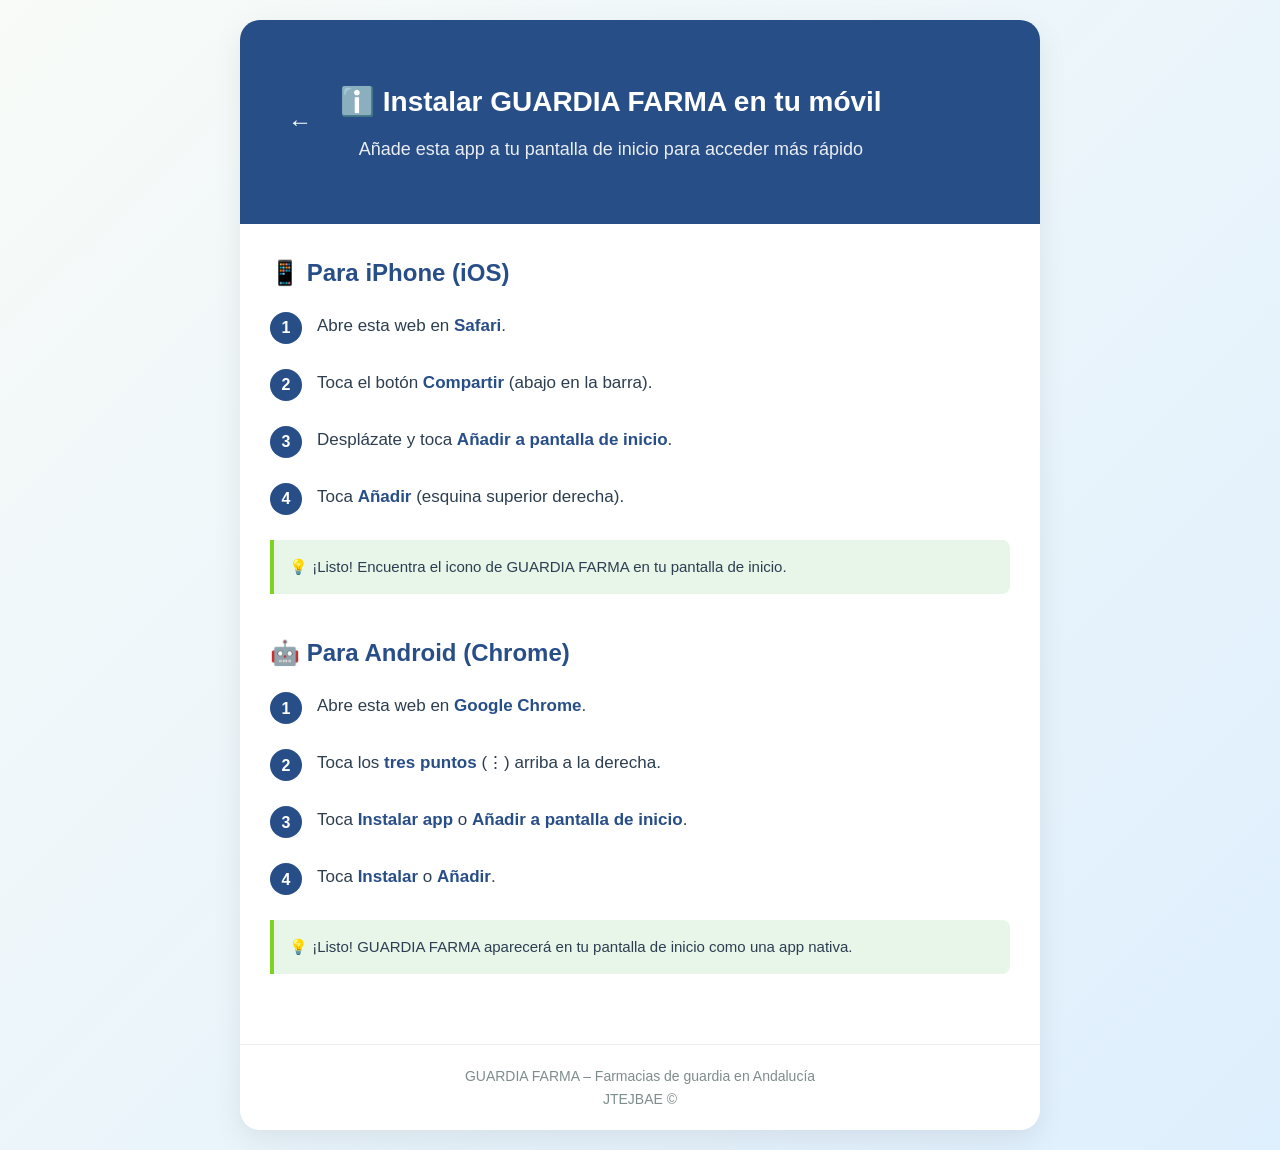
==== instalar-pwa.html @ b2254524 "Add files via upload" ====
<!DOCTYPE html>
<html lang="es">
<head>
    <meta charset="UTF-8">
    <meta name="viewport" content="width=device-width, initial-scale=1.0">
    <title>Instalar GUARDIA FARMA en tu móvil</title>
    <style>
        * {
            margin: 0;
            padding: 0;
            box-sizing: border-box;
            font-family: 'Segoe UI', Tahoma, Geneva, Verdana, sans-serif;
        }
        body {
            background: linear-gradient(135deg, #f8fbf8 0%, #deeffd 100%);
            color: #2c3e50;
            padding: 20px;
            line-height: 1.6;
        }

/* Estilo del header azul */
.header-content {
    background: #284e88;
    color: white;
    padding: 30px 20px;
    display: flex;
    align-items: center;
    gap: 20px; /* Espacio entre el botón y el texto */
}

/* Botón de retroceso dentro del header */
.back-btn {
    position: static; /* No absoluto, para que esté dentro del flujo */
    background: none;
    border: none;
    font-size: 24px;
    color: white;
    text-decoration: none;
    width: 40px;
    height: 40px;
    border-radius: 50%;
    display: flex;
    align-items: center;
    justify-content: center;
    transition: background 0.2s;
    z-index: 10;
}

.back-btn:hover {
    background: rgba(255, 255, 255, 0.1);
}

/* Texto del header */
.header-text h1 {
    font-size: 28px;
    margin: 0;
    font-weight: 600;
}

.header-text p {
    font-size: 18px;
    opacity: 0.9;
    margin: 10px 0 0;
}

        .container {
            max-width: 800px;
            margin: 0 auto;
            background: white;
            border-radius: 20px;
            box-shadow: 0 10px 30px rgba(0, 0, 0, 0.08);
            overflow: hidden;
        }
        header {
            text-align: center;
            padding: 30px 20px;
            background: #284e88;
            color: white;
        }
        header h1 {
            font-size: 28px;
            margin-bottom: 10px;
        }
        header p {
            font-size: 18px;
            opacity: 0.9;
        }
        .content {
            padding: 30px;
        }
        .platform {
            margin-bottom: 40px;
        }
        .platform h2 {
            display: flex;
            align-items: center;
            gap: 12px;
            color: #284e88;
            margin-bottom: 20px;
            font-size: 24px;
        }
        .step {
            display: flex;
            margin-bottom: 25px;
            align-items: flex-start;
        }
        .step-number {
            background: #284e88;
            color: white;
            width: 32px;
            height: 32px;
            border-radius: 50%;
            display: flex;
            align-items: center;
            justify-content: center;
            font-weight: bold;
            flex-shrink: 0;
            margin-right: 15px;
        }
        .step-text {
            font-size: 17px;
        }
        .step-text strong {
            color: #284e88;
        }
        .note {
            background: #e8f5e9;
            border-left: 4px solid #7ED321;
            padding: 15px;
            border-radius: 0 8px 8px 0;
            margin-top: 20px;
            font-size: 15px;
        }
        .footer {
            text-align: center;
            padding: 20px;
            color: #7f8c8d;
            font-size: 14px;
            border-top: 1px solid #eee;
        }
        @media (max-width: 600px) {
            .content {
                padding: 20px;
            }
            header h1 {
                font-size: 24px;
            }
            header p {
                font-size: 16px;
            }
            .step-text {
                font-size: 16px;
            }
        }
    </style>
</head>
<body>
    <div class="container">
<header>
    <div class="header-content">
         <a href="index.html" class="back-btn" aria-label="Volver al menú principal">
                ←
            </a>
        <div class="header-text">
            <h1>ℹ️ Instalar GUARDIA FARMA en tu móvil</h1>
            <p>Añade esta app a tu pantalla de inicio para acceder más rápido</p>
        </div>
    </div>
</header>
        <div class="content">
            <div class="platform">
                <h2>📱 Para iPhone (iOS)</h2>
                <div class="step">
                    <div class="step-number">1</div>
                    <div class="step-text">
                        Abre esta web en <strong>Safari</strong>.
                    </div>
                </div>
                <div class="step">
                    <div class="step-number">2</div>
                    <div class="step-text">
                        Toca el botón <strong>Compartir</strong> (abajo en la barra).
                    </div>
                </div>
                <div class="step">
                    <div class="step-number">3</div>
                    <div class="step-text">
                        Desplázate y toca <strong>Añadir a pantalla de inicio</strong>.
                    </div>
                </div>
                <div class="step">
                    <div class="step-number">4</div>
                    <div class="step-text">
                        Toca <strong>Añadir</strong> (esquina superior derecha).
                    </div>
                </div>
                <div class="note">
                    💡 ¡Listo! Encuentra el icono de GUARDIA FARMA en tu pantalla de inicio.
                </div>
            </div>

            <div class="platform">
                <h2>🤖 Para Android (Chrome)</h2>
                <div class="step">
                    <div class="step-number">1</div>
                    <div class="step-text">
                        Abre esta web en <strong>Google Chrome</strong>.
                    </div>
                </div>
                <div class="step">
                    <div class="step-number">2</div>
                    <div class="step-text">
                        Toca los <strong>tres puntos</strong> (⋮) arriba a la derecha.
                    </div>
                </div>
                <div class="step">
                    <div class="step-number">3</div>
                    <div class="step-text">
                        Toca <strong>Instalar app</strong> o <strong>Añadir a pantalla de inicio</strong>.
                    </div>
                </div>
                <div class="step">
                    <div class="step-number">4</div>
                    <div class="step-text">
                        Toca <strong>Instalar</strong> o <strong>Añadir</strong>.
                    </div>
                </div>
                <div class="note">
                    💡 ¡Listo! GUARDIA FARMA aparecerá en tu pantalla de inicio como una app nativa.
                </div>
            </div>
        </div>

        <div class="footer">
            GUARDIA FARMA – Farmacias de guardia en Andalucía<br>
             JTEJBAE ©
        </div>
    </div>
</body>
</html>
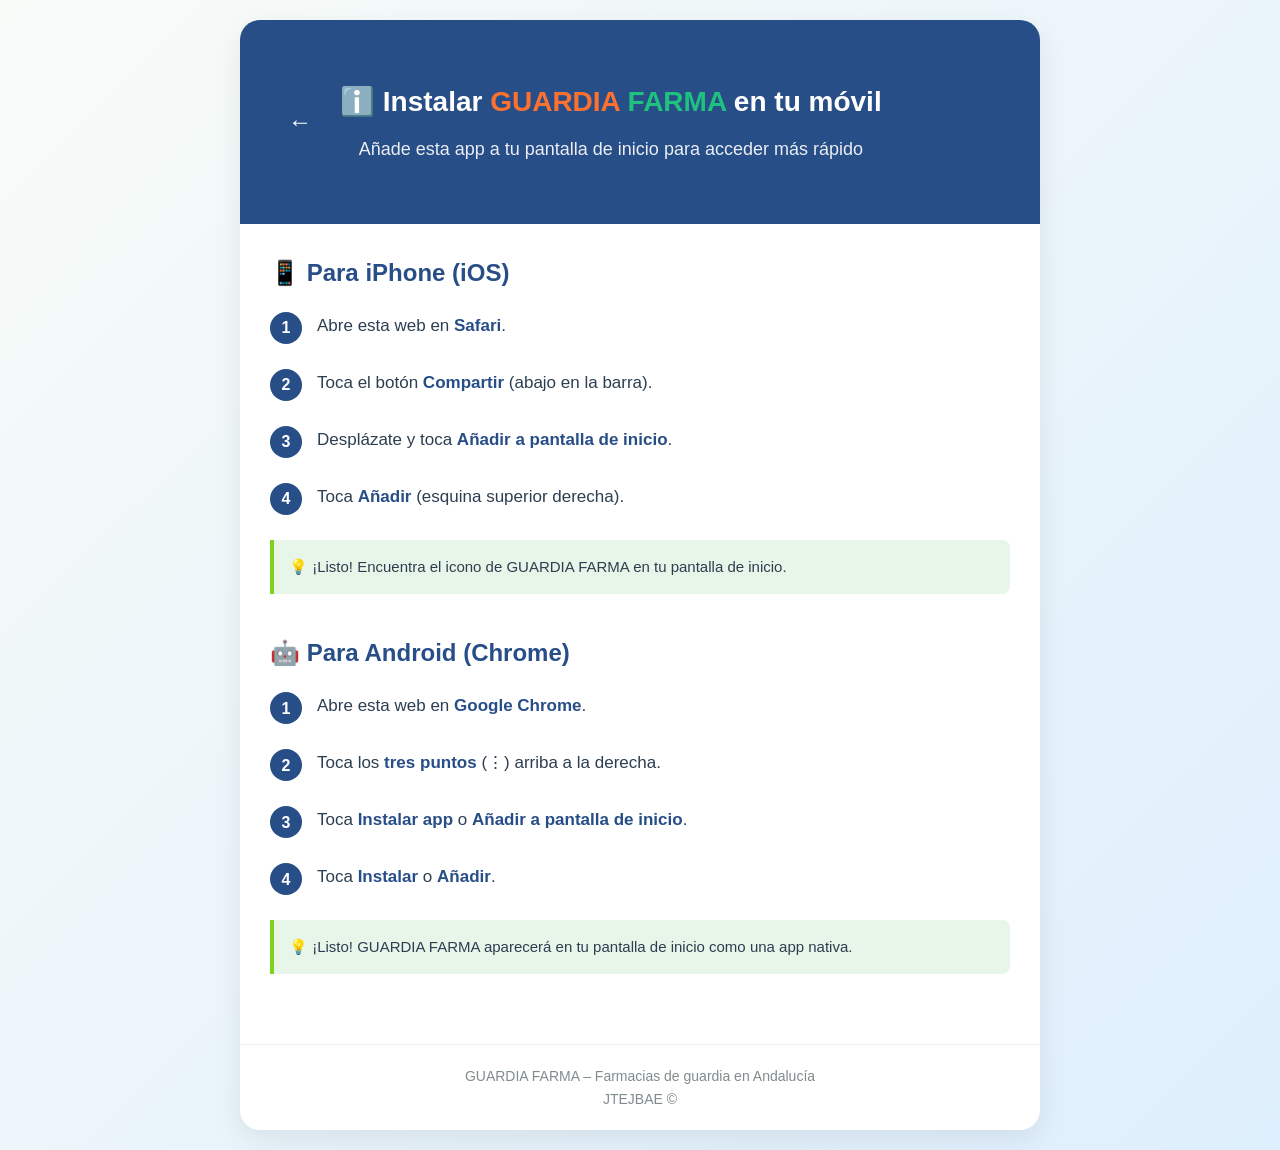
==== commit de70635c: "Add files via upload" ====
--- a/instalar-pwa.html
+++ b/instalar-pwa.html
@@ -138,6 +138,15 @@
             font-size: 14px;
             border-top: 1px solid #eee;
         }
+
+	        /* Colores personalizados para GUARDIA FARMA */
+        .highlight-guardia {
+            color: #fd7130; /* Naranja */
+        }
+        .highlight-farma {
+            color: #1fc17f; /* Verde */
+        }
+
         @media (max-width: 600px) {
             .content {
                 padding: 20px;
@@ -162,7 +171,7 @@
                 ←
             </a>
         <div class="header-text">
-            <h1>ℹ️ Instalar GUARDIA FARMA en tu móvil</h1>
+            <h1>ℹ️ Instalar <span class="highlight-guardia">GUARDIA</span> <span class="highlight-farma">FARMA</span> en tu móvil</h1>
             <p>Añade esta app a tu pantalla de inicio para acceder más rápido</p>
         </div>
     </div>
